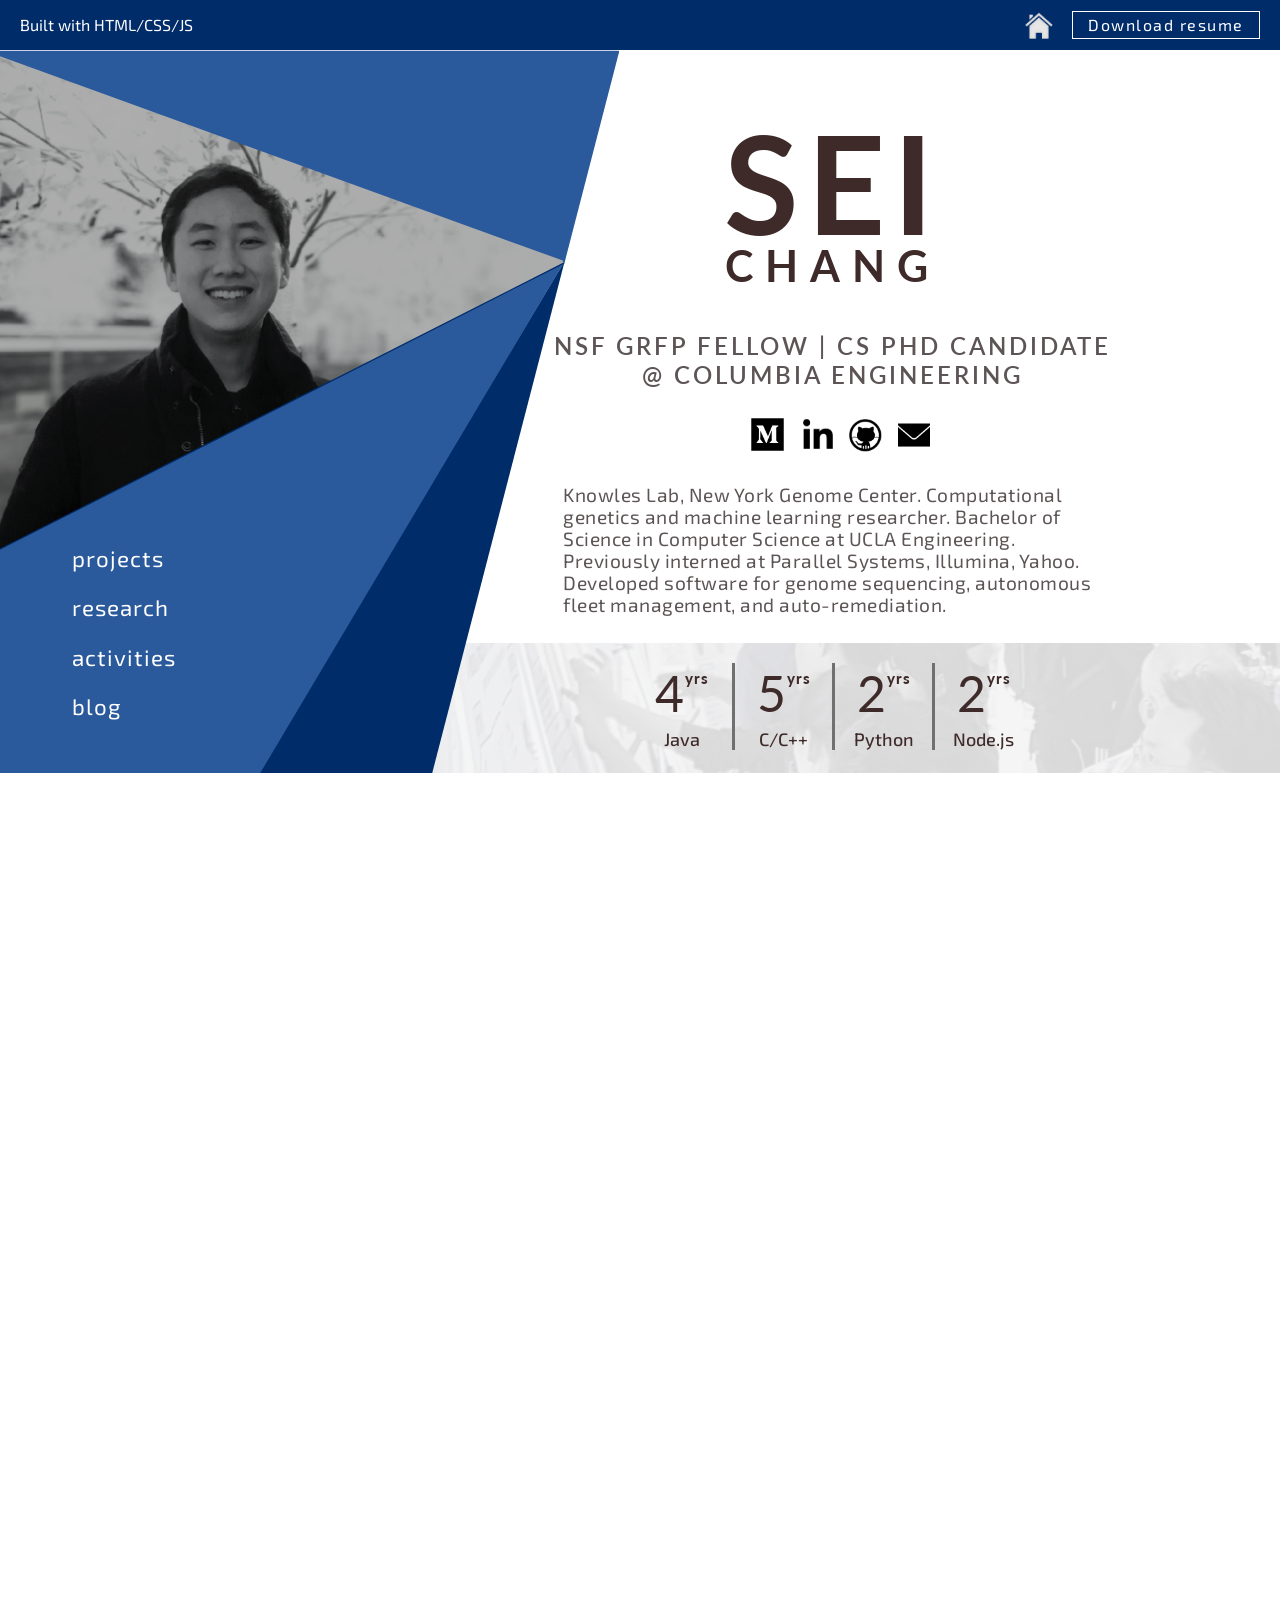
==== index.html @ ec0ef402 "better experience" ====
<!DOCTYPE html>
<html>
<head>
    <!-- REFERENCES 
    https://codepen.io/codeshape/pen/oZmYXG
    https://codepen.io/mayurbirle/pen/eEevBZ/
    -->

    <meta charset = "UTF-8">
    <meta name="viewport" content="width=device-width, initial-scale=1.0">
    <meta http-equiv="X-UA-Compatible" content="ie=edge">
    <title>Sei Chang</title>

    <link rel="stylesheet" href="css/main.css">

    <script src="jquery-3.3.1.min.js"></script>
    <script src="scrolloverflow.min.js"></script>
    <script src="fullpage.js"></script>
    <link rel="stylesheet" href="fullpage.css">
    <link rel="stylesheet" href="css/blog.css">
    <link rel="stylesheet" href="css/projects.css">
    <link rel="stylesheet" href="css/research.css">
    <link rel="stylesheet" href="css/activities.css">
    <link rel="stylesheet" href="https://use.fontawesome.com/releases/v5.8.1/css/all.css">
    <link rel="stylesheet" href="css/newblog.css">
    <link href="https://fonts.googleapis.com/css?family=Lato:400,700,900" rel="stylesheet">

</head>
<body>
    <!-- NAVIGATION -->
    <nav class="header">
        <h5><a href="https://github.com/seichang00/seichang00.github.io" style="text-decoration:none;color:white;" 
            target="_blank" id="git">Built with HTML/CSS/JS</a> 
        </h5>

        <input type="checkbox" id="check">
        <label for="check" class="burger-button">
            <i class="fas fa-bars"></i>
        </label>

        <ul>
            <li><a href="#Home" id="home_button">
                <img src="css/images/home.png" alt="home" style="width:33px;height:33px; margin-top: -7px; left: 0">
            </a></li>
            <li><a href="https://drive.google.com/file/d/18qHcpmASJT7azfduncv-_upNZ4g2RBxj/view" target="_blank">
                <div class="download">
                    Download resume
                </div>
            </a></li>
        </ul>

        <ul class="burger-menu">
            <a href="#Home"         onclick="return clickBox();" style="background-color:#011f4b;">Home</a>
            <a href="#Projects"     onclick="return clickBox();" style="background-color:#03396c;">Projects</a>
            <a href="#Research"     onclick="return clickBox();" style="background-color:#005b96;">Research</a>
            <a href="#Activities"   onclick="return clickBox();" style="background-color:#6497b1;">Activities</a>
            <a href="#Blog-Test"    onclick="return clickBox();" style="background-color:#b3cde0;">Blog</a>
            <label for="check" class="hide-burger">
                <i class="fas fa-times"></i>
            </label>
        </ul>
    </nav>


    <div id = "fullpage">
        <div class="section" id="home" data-anchor="Home" style="overflow: visible">
            <div class="vertical-menu">
                <a href="#Projects">projects</a>
                <a href="#Research">research</a>
                <a href="#Activities">activities</a>
                <a href="#Blog-Test" class="bloglink">blog</a>
            </div>
            
            <img src = "css/images/background.svg" id="left">
            <div class="container">
                <h1 id="nameTop">Sei</h1>
                <h1 id="nameBottom">Chang</h1>
                <!-- <img src="images/officiallogo.png" alt="logo" class="profile"> -->
                <h2>NSF GRFP FELLOW | CS PHD CANDIDATE <br> @ COLUMBIA ENGINEERING</h2>
                <h3></h3>
                <div class="social">
                    <ul>
                        <li><a href="https://medium.com/@seichang00" target="_blank">
                            <img src="css/images/medium.png" alt="medium" style="width:39px;height:39px;margin-top: -4px;">
                        </a></li>
                        
                        <li><a href="https://www.linkedin.com/in/sei-chang-3b4003168/" target="_blank">
                            <img src="css/images/in.svg" alt="linkedin" style="width:30px;height:30px;">
                        </a></li>
                        <li><a href="https://github.com/seichang00" target="_blank">
                            <img src="css/images/github.png" alt="git" style="width:33px;height:33px;">
                        </a></li>
                        <li><a href="mailto:seichang00@gmail.com" target="_blank">
                            <img src="css/images/email.png" alt="email" style="width:32px;height:32px;">
                        </a></li>
                        
                    </ul>
                </div>
                <p>Knowles Lab, New York Genome Center. Computational genetics and machine learning researcher. Bachelor of Science in Computer Science at UCLA Engineering. Previously interned at Parallel Systems, Illumina, Yahoo. Developed software for genome sequencing, autonomous fleet management, and auto-remediation.</p>
                
                
                <div class="numbers">
                    <div class="stats">
                        <div class="stat" style="border-left:0px;">
                            <span class="label">4<sup>yrs</sup></span>
                            <span class="value">Java</span>
                        </div>
                        <div class="stat">
                            <span class="label">5<sup>yrs</sup></span>
                            <span class="value">C/C++</span>
                        </div>
                        <div class="stat">
                            <span class="label">2<sup>yrs</sup></span>
                            <span class="value">Python</span>
                        </div>
                        <div class="stat">
                                <span class="label">2<sup>yrs</sup></span>
                                <span class="value">Node.js</span>
                            </div>
                    </div>
                    
                </div>

                <!-- <a href="#" class="cta">Learn more</a> -->
            </div>
            
        </div>

        <div class="section" id="research" data-anchor="Research">
            <div class="title">RESEARCH</div>

            <div class="scrolling_container">
                <div class="card" id="deep">
                    <div class="paper_title"><h1>A comprehensive benchmarking of WGS-based deletion structural variant callers</h1></div>
                    <!-- <img src="css/images/deep_learning.svg"> -->
                    <div class="hover_content">
                        <p>Bioinformatics research at Mangul Lab USC. In this paper, we investigate the ability of computational methods to detect deletions, thus providing an optimistic estimate of SV detection performance as the SV detection methods that fail to detect deletions are likely to miss more complex SVs. </p>
                        <a href="https://doi.org/10.1093/bib/bbac221" target="n_blank" style="text-decoration:none"><button>VIEW ONLINE</button></a>
                    </div>
                    <div class="image" style="background-image:url(css/images/benchmarking.png);background-size: 50%;height:60%;bottom:5%"></div>
                    <div class="card_shadow"></div>
                </div>
                <div class="card" id="deep">
                    <div class="paper_title"><h1>Benchmarking of computational error-correction methods for NGS data</h1></div>
                    <!-- <img src="css/images/deep_learning.svg"> -->
                    <div class="hover_content">
                        <p>Bioinformatics research at ZarLab UCLA. In this paper, we evaluate the ability of error correction algorithms to fix errors across different types of datasets that contain various levels of heterogeneity and different domains of biology, including immunogenomics and virology. </p>
                        <a href="https://genomebiology.biomedcentral.com/articles/10.1186/s13059-020-01988-3" target="n_blank" style="text-decoration:none"><button>VIEW ONLINE</button></a>
                    </div>
                    <div class="image" style="background-image:url(css/images/error.png);background-size: 40%;height:50%;bottom:10%"></div>
                    <div class="card_shadow"></div>

                </div>
                <div class="card" id="deep">
                    <div class="paper_title"><h1>Deep Learning-Based Image Segmentation of Focal Adhesions in Cell Migration</h1></div>
                    <!-- <img src="css/images/deep_learning.svg"> -->
                    <div class="hover_content">
                        <p>This research is an independent project conducted under the supervision of Professor Lee from Worcester Polytechnic Institute. 
                            The objective of this research was to optimize the original vU-net framework for analyzing focal adhesions. </p>
                        <a href="https://drive.google.com/file/d/1Dn6LbtkFaoV55P5FAVOlBttzE8N6aJlR/view?usp=sharing" target="n_blank" style="text-decoration:none"><button>VIEW PDF</button></a>
                    </div>
                    <div class="image" style="background-image:url(css/images/deeplearning.JPG);background-size: 65%;"></div>
                    <div class="card_shadow"></div>
                    
                </div>
                <div class="card" id="robots">
                    <div class="paper_title"><h1>Socially Assistive Robots: An Emerging Technology for Treating Autism</h1></div>
                    <div class="hover_content">
                        <p>Researched the impact of assistive technologies in our society and how social robots can be key to removing social barriers.
                            Published to Dartmouth Journal of Science 2018 Winter Edition: pp 33-34</p>
                        <a href="https://issuu.com/dartmouth_science/docs/winter_2018_print_journal" target="_blank"><button>VIEW PDF</button> </a>
                    </div>
                    <div class="image" style="background-image:url(css/images/robot.svg)"></div>
                    <div class="card_shadow"></div>
                </div>
                <div class="card" id="dust">
                    <div class="paper_title"><h1>An IoT-based Fine Dust Monitoring System</h1></div>
                    <div class="hover_content">
                        <p>This research aimed to integrate IoT and device technologies to tackle the environmental problem of fine dust levels for the community. Earlier version published to IEEE MDM Conference 2017.</p>
                        <a href="https://drive.google.com/file/d/15TwplP7wZeBWB-yT0NKwonLFUhB1r2G8/view?usp=sharing" target="_blank"> <button>VIEW PDF</button> </a>
                    </div>
                    <div class="image" style="background-image:url(css/images/finedust.JPG); background-size: 67%"></div>
                    <div class="card_shadow"></div>
                </div>
            </div>
        </div>

        <div class="section fp-noscroll" id="projects" style="background-color: #002C6A" data-anchor="Projects">
            <div style="height:100%;width: 100%;">

                <h2>PROJECTS</h2>
                <div class="container2">
                    <input type="radio" id="i1" name="images" checked />
                    <input type="radio" id="i2" name="images" />
                    <input type="radio" id="i3" name="images" />
                    <!-- <input type="radio" id="i4" name="images" /> -->
                    <!-- <input type="radio" id="i5" name="images" />	 -->
                    
                    <div class="slide_img" id="one">			
                            <div class="slide-media">
                                <img src="css/images/smarthome.JPG", style="width: 100%;height: 70%; margin-top: 15%;">
                            </div>
                            <div class="title">
                                IoT Smart Camera System
                            </div>
                            <div class="description">
                                <p>This IoT-based system integrates the Google Smart Home and Amazon Web Service Platform to enable voice control over user camera functionalities, such as streaming video to your Chromecast.</p>
                                <a href="https://drive.google.com/file/d/1uiVXQ9VtyiJccZUhDdof7rdR10immglt/view?usp=sharing" style=" color:#002C6A" target="_blank" > <h3> View Presentation </h3></a>
                            </div>
                                <label class="prev" for="i3"><span>&#x2039;</span></label>
                                <label class="next" for="i2"><span>&#x203a;</span></label>	
                    </div>
                    
                    <div class="slide_img" id="two">
                        <div class="slide-media">
                            <img src="css/images/kistickets.svg", style="width: 100%;height: 100%;">
                        </div>
                        <div class="title">KISTickets Mobile App</div>
                        <div class="description">
                            <p>This ticketing application designed natively for both iOS and Android allows users to reserve tickets at the school theater and notifies users about upcoming school entertainment or events.</p>
                            <a href="https://play.google.com/store/apps/details?id=com.kisapps.kis.kistickets" style=" color:#002C6A" target="_blank" > <h3> View on Google Play </h3></a>
                        </div>
                        <label class="prev" for="i1"><span>&#x2039;</span></label>
                        <label class="next" for="i3"><span>&#x203a;</span></label>
                    </div>
                            
                    <div class="slide_img" id="three">
                        
                        <div class="slide-media">
                            <img src="css/images/iot.JPG", style="width: 90%;height: 90%;">
                            </div>
        
                            <div class="title">Fine Dust Monitor</div>
        
                            <div class="description">
                                <p>The Fine Dust Monitoring System uses AWS IoT to send SNS notifications in case of 
                                    high concentrations of fine dust in the area. The system includes an entire network
                                    of devices providing real time data.
                                </p>
                                <a href="https://drive.google.com/file/d/1PMaW04JB_0tF93wo2Z5qwMNr3ueKcAOj/view?usp=sharing" style=" color:#002C6A" target="_blank" > <h3> View Presentation </h3></a>
                            </div>
                    
                            <label class="prev" for="i2"><span>&#x2039;</span></label>
                            <label class="next" for="i1"><span>&#x203a;</span></label>
                    </div>
                
                    <div id="nav_slide">
                        <label for="i1" class="dots" id="dot1"></label>
                        <label for="i2" class="dots" id="dot2"></label>
                        <label for="i3" class="dots" id="dot3"></label>
                    </div>
                        
                </div>                    

            </div>
        </div>

        <div class="section" id="activities" style="background-color:rgb(233, 243, 255);" data-anchor="Activities">
            <div style="width:100%;height:100%">
                <h2>EXPERIENCE</h2>
                <div class="scroll_container">
                <div class="activity_content">
                    <div class="item">
                        <div class="icon" style="background-image:url(css/images/ucla-health.png); background-size: 160%;"></div>
                        <div class="text">
                            <div class="circle"></div>
                            <h1> UCLA Health</h1>
                            <ul>
                                <li>Computational Medicine Research Intern</li>
                                <li>Bioinformatics research at ZarLab, Mangul Lab, and Pimentel Lab</li>
                                <li><a href="#Research">Co-authored two published research works</a></li>
                            </ul>
                        </div>
                    </div>
                    <div class="item">
                        <div class="icon" style="background-image:url(https://moveparallel.com/wp-content/uploads//2022/01/logo-default-1.svg); background-size: 65%;"></div>
                        <div class="text">
                            <div class="circle"></div>
                            <h1>Parallel Systems</h1>
                            <ul>
                                <li>Developed real-time data processing and multithreaded applications for fleet management in Rust</li>
                                <li>Integrated serverless AWS vehicle telemetry backend to fleet management data processing in Rust, Bash, SQL</li>
                            </ul>
                        </div>
                    </div>
                    <div class="item">
                        <div class="icon" style="background-image:url(https://assets.illumina.com/content/dam/illumina-common/logo/illumina-full_logo-RGB-black.svg)"></div>
                        <div class="text">
                            <div class="circle"></div>
                            <h1>Illumina</h1>
                            <ul>
                                <li>Bioinformatics Intern</li>
                                <li>Implemented data pipeline to map BED regions to flow cell clusters and cycles from real-time analysis (RTA)</li>
                                <li>Performed unsupervised ML (t-SNE) analysis on primary data using SciKit Learn</li>
                            </ul>
                        </div>
                    </div>
                    <div class="item">
                        <div class="icon" style="background-image:url(https://s.yimg.com/rz/p/yahoo_homepage_en-US_s_f_p_bestfit_homepage_2x.png)"></div>
                        <div class="text">
                            <div class="circle"></div>
                            <h1>Yahoo</h1>
                            <ul>
                                <li>Integrated ServiceNow platform to Slack automation</li>
                                <li>Reduced execution time of auto-remediation, with 80 hours saved per 1000 actions</li>
                                <li>Presented advantages of conversation-driven ChatOps model to 60+ engineers</li>
                            </ul>
                        </div>
                    </div>                    
                </div>
                </div>
            </div>
            
        </div>
<!-- 
        <div class="section" id="newblog" data-anchor="Blog">
            <div class = "blog-grid">
                <div class="blog-container">
                    <div class="title">BLOG</div>
                        <div class="item1">
                            <a href="https://youtu.be/gWP7B0Crd-E" target="_blank">
                            <div class="cover">
                                <div class = "text">
                                    <h1>Things Fall Apart</h1>
                                    <h2>Literary Analysis in Video Format</h2>
                                    <h3 style="margin-top: -1.8vh;">This is an in-depth analysis of the novel by Chinua Achebe.                                            Learn more:</h3>
                                </div>
                            </div></a>
                        </div>
                        <div class="item2">
                            <a href="https://drive.google.com/file/d/16K1fOq_X0Lb6f9UEj7xli0ff91AgTkPZ/view" target="_blank">
                            <div class="normalcover" id="two">
                                <h1 style="color:#980000;font-size: 2.2vw;">A Clean, Well Lighted Place</h1>
                                <h2 style="color:#980000;padding-top: 1.7em; font-size:calc(0.8em + 0.7vh)">Comparative Literature Analysis</h2>
                                <h3 style="color:black; font-size:calc(0.5em + 1vh)">The Dread of Approaching the Meaningless End: analyzing Hemingway's exploration of nihilism.
                                </h3>
                            </div></a>            
                        </div>
                        <div class="item3">
                            <a href="http://qatar.thimun.org/wp-content/uploads/2017/05/SC_DPRK_Chang.pdf" target="_blank">
                            <div class="normalcover" id="three">
                                <h1 style="color:white; padding-top: calc(1.1em - 1.2vh);">THIMUN Qatar 2018</h1>
                                <h2 style="color:white; margin-top: 3.2em; font-size: 1.4em">Security Council</h2>
                                <h3 style="color:white; font-size: calc(0.5em + 1vh)">The Question of the DPRK - 
                                    An analysis on the issue of nuclear security and humanitarian rights.</h3>
                            </div></a>
                        </div>
                </div>
                <div class="blog-container2">
                        <div class="item4">
                            <div class="normalcover" id="four">
                                <a href="https://photos.google.com/share/AF1QipNOU8SfpHEY0cdEc_XSgDLCLMmMeo8z-CVslnsciJXo3_B0SZqONjs6e1a6eqXKFg?key=Wm15QnlOUjlkdHI5NG81dkdMYlpNUnUxeFl6ZElB" target="_blank">
                                <h1 style="padding-left:1.2vw;height: 3.5em; font-size: 2.3vw;">Backpacking in Eastern Europe</h1>
                                <h2 style="padding-left:1.2vw;margin-top: 1em;position: relative; font-size: calc(0.7em + 1vh);">June 18 - July 3, 2018</h2></a> 
                            </div>
                        </div>
                        <div class="item5">
                            <a href="https://www.youtube.com/watch?v=TzZnuKRjxwc" target="_blank">
                            <div class="normalcover" id="five">
                                <h1 style="font-size:2.3vw;margin-top:2.6vh;color:#0b5394">MIRAL Welfare Foundation</h1>                                    
                                <h2 style="padding-top:calc(1.4em + 0.5vh);color: black">Wing Ensemble with Pathway</h2>
                            </div></a>
                        </div>
                        <div class="item6">
                            <a href="http://bit.ly/2zHef6P" target="_blank">
                            <div class="normalcover" id="six">
                                <h1 style="color:#980000;font-size: 2.3vw;height: 2.2em;padding-top: 2em">Transdisciplinary Presentation</h1>
                                <h2 style="color:#0b5394;position: relative;margin-top: 1em; font-size: calc(1em + 0.5vh)">The Physics of Music, an intertwining of my passions</h2>
                            </div></a>
                        </div>
                        <div class="item7">
                            <a href="https://drive.google.com/file/d/1KFTuxlG9Bsv5me_JQs-0fR6VL6hu8nSg/view?usp=sharing" target="_blank">
                            <div class="normalcover" id="seven">
                                <h1 style="color:#002C6A">SEOMUN 2017</h1>
                                <h2 style="position:relative;color:#980000;padding-top:1.7em; padding-right: 1vw;">Disarmament Commission</h2>
                                <h3 style="color:black; font-size:calc(0.5em + 1vh);">Preventing the proliferation and development of nuclear weapons in the Middle East</h3>
                            </div></a>
                        </div>
                </div>
            </div>
        </div>
 -->
        <div class="section" id="blogtest" data-anchor = "Blog-Test">
            <div class="newblog-container">
            <main class="main">
                <section class="info1" id="blog-title">
                <h2>Blog</h2>
                    <p id="blog-intro">Updates along the way, some reflections on the experiences that make me who I am today.</p>
                </section>
                
                <section class="pic" id="item1">
                    <a href="https://t.co/4RBodVOkKc?amp=1" target="_blank"><h2>My Bioinformatics Journey</h2></a>
                    <h3>B.I.G Summer Institute 2019</h3>
                    <p>An insight into my exploration of bioinformatics, an emerging field that represents the potential of interdisciplinary research.</p>
                </section>
                <section class="pic" id="item2">
                    <a href="https://photos.google.com/share/AF1QipNOU8SfpHEY0cdEc_XSgDLCLMmMeo8z-CVslnsciJXo3_B0SZqONjs6e1a6eqXKFg?key=Wm15QnlOUjlkdHI5NG81dkdMYlpNUnUxeFl6ZElB" target="_blank">
                        <h2>Backpacking in Eastern Europe</h2>
                    </a>
                    <p>Witnessing the societal and cultural effects of the Cold War on Eastern Europe (while enjoying some escape rooms).</p>
                </section>
                <section class="info1" id="item3">
                        <a href="https://www.youtube.com/watch?v=TzZnuKRjxwc" target="_blank">
                            <h2>Miral Welfare Foundation</h2></a>
                        <h3>First Violinist, Pathway String Quintet</h3>
                        <p>An inspiration for my passion for assistive technologies</p>
                    </section>
                <section class="info1" id="item4">
                    <a href="https://youtu.be/gWP7B0Crd-E" target="_blank">
                    <h2>Things Fall Apart Analysis</h2></a>
                    <h3>Literary Analysis in Video Format</h3>
                    <p>An in-depth analysis of the novel by Chinua Achebe, examining the commentary on post-colonialism and representation of African culture.</p>
                </section>
                <section class="pic" id="item5">
                    <a href="http://qatar.thimun.org/wp-content/uploads/2017/05/SC_DPRK_Chang.pdf" target="_blank"><h2>THIMUN Qatar 2018</h2></a>
                    <h3>The Security Council</h3>
                    <p>Traveling to THIMUN for the first time, as President of the Security Council. Resolving the situation in the DPRK on the issue of humanitarian aid and nuclear weapons.</p>
                </section>
                
                <section class="info1" id="item6">
                    <a href="http://bit.ly/2zHef6P" target="_blank">
                    <h2>Transdisciplinary Presentation</h2></a>
                    <p style="color:#002C6A;">The Physics of Music, the intertwining of my passions</p>
                </section>
                <section class="info1" id="item7">
                    <a href="https://drive.google.com/file/d/16K1fOq_X0Lb6f9UEj7xli0ff91AgTkPZ/view" target="_blank"><h2>A Clean, Well-Lighted Place</h2></a>
                    <h3>Comparative Literary Analysis</h3>
                    <p style="color:black;">The Dread of Approaching the Meaningless End: analyzing Hemingway's exploration of nihilism.</p>
                </section>
                
            </main>
            </div>
        </div>

        <!--
        <div class="section" id="sample">
            <div class="scroll-sample" style="overflow:scroll; height: fit-content; width: 90%;">
                <div class="content" style="background-image: linear-gradient(to right, red , yellow); width:2000px; height: 500px;"></div>
            </div>
        </div> -->
        


    </div>  
<script>
/*
var resizeId;
$(window).resize(function() {
    clearTimeout(resizeId);
    resizeId = setTimeout(location.reload(), 500);
});
*/

var isOverflow = false;
if($(window).width() >= 768){
    isOverflow = true;
    document.getElementById("blog-intro").innerHTML = "";
}else{
    isOverflow = false;
    document.getElementById("blog-intro").innerHTML = "Updates along the way, some reflections on the experiences that make me who I am today.";
}
new fullpage('#fullpage', {
	//options here
    licenseKey: "OPEN-SOURCE-GPLV3-LICENSE",
	autoScrolling: true,
    // scrollHorizontally: true,
    responsiveWidth: 768,
    scrollOverflow: isOverflow,
});

function clickBox(){
    document.getElementById("check").click();
}



// //methods
// fullpage_api.setAllowScrolling(true);
// fullpage_api.setAutoScrolling(true);
// fullpage_api.scrollOverflow(true);

// if($(window).width() < 768){ $('#fullpage').setAutoScrolling(false);}


</script>
</body>
</html>
---- css/main.css ----
/* @import url('https://fonts.googleapis.com/css?family=Roboto:400,900,900i'); */
@import url('https://fonts.googleapis.com/css?family=Exo+2:400,400i,600,600i,700,700i|Lato:700,900');

body, html {
    height: 100%;
    margin: 0;
    color: white;
}

.fp-tableCell{
    overflow: hidden;
}

#wallpaper {
    display: block;
    z-index: -1;
    position: absolute;
    margin: 0;
    width: 100%;
    height: 100%;
}

#left {
    /* position: fixed; */
    position: fixed;
    /* min-width: 40%; */
    width: auto;
    /* margin-left: -2%; */
    left: calc(-32% + 30vw);
    height: 101.4vh;
    z-index: 1;
    overflow: visible;
}

.container {
    text-align: left;
    
    /* padding-top: 10%; */
    padding-left: 30%;
    padding-top:1px;
    height: 100%;
    width: 70%;
    margin: 0;
    background: white;
    color: black;
    font-family: 'Roboto', sans-serif;
}

.container h1{
    font-family: 'Lato', sans-serif;
    /* font-weight: bold; */
    text-transform: uppercase;
    text-align: center;
    margin: 0;
    color: #3F2A2A;
}

.container h2{
    text-align: center;
    margin-top: 40px;    
    font-weight: 600;
    font-family: 'Lato', sans-serif;
    letter-spacing: 3px;
    color: #5D5555;
}

.container h3{
    text-align: center;
    font-weight: 600;
    font-family: 'Lato', sans-serif;
    color: #5D5555;
    font-size: 1.5em;
    letter-spacing: 5px;
    margin-top: 0;
}

.container p{
    width: 60%;
    margin-right: auto;
    margin-left: auto;
    font-family: 'Exo 2', sans-serif;
    letter-spacing: 0.5px;
    font-weight: 400;
    color: #5D5555;
    line-height: 22px;
    font-size: 1.2em;
    margin-top: 15px;
}

.social{
    margin-top:30px;
}
.social ul {
    list-style-type: none;
    float: none;
    height: 50px;
    width: 200px;
    padding-left: 0%;
    margin: auto;
}

.social ul li {
    float: left;
}

.social ul li a {
    float: right;
    display: block;
    padding-left: 1em;
    margin: 0;
    text-decoration: none;
} 

.social ul li a:hover{
    filter: invert(40%);
    transition-duration: 0.3s;
    transition-timing-function: ease-out;
}

.social ul li a img{
    display: block;
    margin-left: auto;
    margin-right: auto;
}

.numbers {
    background-image: url(images/row_home.svg);
    background-repeat: no-repeat;
    background-size: cover;
    padding-left: 80px;
    margin-left: -80px;
    margin-top: 3vh;
    width:100%;
    height: 130px;
}

.stats{
    height: 60px;
    width: 400px;
    padding-top: 20px;
    margin: auto;
}

.stat{
    box-sizing: border-box;
    width: 100px;
    float: left;
    text-align: center;
    color: #3F2A2A;
    border-left: 3px solid #707070;
  }
  .stat .label{
    display: block;
    text-transform: uppercase;
    font-weight: 400;
    font-size: 50px;
    letter-spacing: 1px;
    color: #3F2A2A;
    
    font-family: 'Lato', sans-serif;
  }

  .stat .label sup{
      font-size: 0.3em;
      vertical-align: 28px;
      text-transform: lowercase;
      font-weight: 900;
  }
  
  .stat .value{
    display: block;
    font-weight: 700;
    font-size: 18px;
    margin-top: 5px;
    font-family: 'Exo 2', sans-serif;
    font-weight: 500;
  }

/* NAVIGATION HEADER */

nav.header {
    background: #002C6A;
    height: 50px;
    position: fixed;
    /* position: relative; */
    width: 100%;
    z-index: 3;
}

.header h5{
    position: absolute;
    margin-left: 20px;
    color: white;
    font-weight: normal;
    font-size: 1em;
    line-height: 50px;
    margin-top: 0px;
    font-family: 'Exo 2', sans-serif;
}

.download {
    width:180px;
    height:20px;
    margin-top: -5px;
    padding: 3px 3px 3px 3px;
    text-align: center;
    border: 1px solid white;
    color: white;
    margin-right: -20px;
    font-family: 'Exo 2', sans-serif;
    letter-spacing: 1.5px;
    font-size: 1em
}

.download:hover{
    background-color: #024aaf;
    transition-duration: 0.3s;
    transition-timing-function: ease-out;
}

.homelink {
    position: relative;
    width:220px;
    height:20px;
    margin-top: -5px;
    padding: 1px 3px 3px 3px;
    text-align: center;
    border: 1px solid white;
    color: white;
    margin-right: -20px;
    font-family: 'Exo 2', sans-serif;
    letter-spacing: 1.5px;
    font-size: 1em
}

.burger-menu{
    position: fixed;
    width: 100%;
    height: 100vh;
    background-color: #002C6A;
    left: 0;
    top: 0;
    margin: 0;
    text-align: center;
    padding-left: 0;
    padding: 80px 0;
    line-height: normal;
    left: -100%;
    transition: 0.5s;
}

.burger-menu a{
    display: block;
    /* padding: 20px; */
    padding: calc(8vh - 20px);
    color: white;
    text-decoration: none;
    font-family: 'Exo 2', sans-serif;
    font-size: 1.5em;
    /* font-weight: bold; */
}

.burger-button{
    font-size: 30px;
    margin-left: 15px;
} .burger-button i{
    margin-top: 10px;
}

.hide-burger{
    position: absolute;
    top: 30px;
    left: 30px;
}
.hide-burger i{
    font-size: 30px;
}

.burger-button, .hide-burger{
    cursor: pointer;
}

#check{
    position: absolute;
    visibility: hidden;
    z-index: -1999;
}

nav.header ul {
    list-style-type: none;
    float: right;
    margin-right: 2.5em;
}

nav.header ul li {
    float: left;
}

nav.header ul li a {
    float: right;
    display: block;
    padding-left: 1em;
    margin: 0;
    text-decoration: none;
} 

.vertical-menu {
    width: 110px; /* Set a width if you like */
    z-index: 2;
    position: absolute;
    margin-top: 55vh;
}

.vertical-menu a {
    display: inline;
    margin-left: 2.4em;
    font-size: 1.4em;
    font-family: 'Exo 2', sans-serif;
    color: white; /* Black text color */
    font-weight: normal;
    letter-spacing: 1px;
    display: block; /* Make the links appear below each other */
    padding-left: 18px; /* Add some padding */
    
    padding-bottom: 1em;
    text-decoration: none; /* Remove underline from links */
    position: relative;
    text-transform: lowercase;  
}

.vertical-menu a:after {
    content: "";
    position: absolute;
    z-index: -1;
    left: 18px;
    width: 0;
    bottom: .5em;
    background: white;
    height: 4px;
    transition-property: width;
    transition-duration: 0.3s;
    transition-timing-function: ease-out;
}
.vertical-menu a:hover:after,
.vertical-menu a:focus:after,
.vertical-menu a:active:after {
    width: 140%;
}

.vertical-menu a.bloglink:hover:after,
.vertical-menu a.bloglink:focus:after,
.vertical-menu a.bloglink:active:after {
    width: 70%;
}

.profile {
    display: block;
    width: 120px;
    margin-left: 90%;
    margin-top: 10%;
} 

#nameTop{
    margin-top: -20px;
    font-size: 8.5em;
    letter-spacing: 8px;
    user-select: none;
}

#nameBottom{
    margin-top: -25px;
    letter-spacing: 12px;
    font-size: 2.7em;
    user-select: none;
}




@media (max-width: 1000px) {
    #nameBottom{
        font-size: 40px;
    }
    .container{
        padding: 0;
        text-align: left;
        height: 100%;
        width: 100%;
        margin: 0;
        background: white;
    }

    .vertical-menu{
        visibility: hidden;
    }
    .container h1, .social{
        width: 100vw;
        margin-left: auto;
        margin-right: auto;
    }
    .container h2{
        width: 85vw;
        margin-left: 7.5vw;
        margin-right: 7.5vw;
        font-size: 18px;
        margin-top: 20px;
    }
    .container p{
        max-width: 600px;
        width: 87%;
        margin: auto;
        font-size: 16px;
    }
    #left{
        visibility: hidden;
        width:10px;
        height:10px;
    }
    .numbers{
        padding: 0;
        margin: 25px 0 0 0;
        height: 90px;
    }

    .stat .label{
        font-size: 40px;
    }

    .stat .value{
        font-size: 14px;
    }
    .stats {
        padding-top: 10px;
        width: 100%;
        max-width: 400px;
    }
    .stat{
        width: 25%;
        max-width: 100px;
    }
    .social{
        margin-top: 20px;
    }

    /* NAV PROPERTIES */
    .header #git{
        visibility: hidden;
    }
}

@media (min-width: 0px) {
    #home_button {
        visibility: hidden;
    }

    #check:checked ~.burger-menu{
        left: 0;
    }

    .header h5{
        width: 0;
    }
}

@media (min-width: 700px) {
    #nameTop{
        margin-top: 50px;
    }
}

@media (min-width: 768px){
    nav.header{
        position: relative;
    }

    #home_button {
        visibility: visible;
    }
    
    .burger-button{
        visibility: hidden;
    }

    .header h5{
        width: auto;
    }
}
---- fullpage.css ----
/*!
 * fullPage 3.0.4
 * https://github.com/alvarotrigo/fullPage.js
 *
 * @license GPLv3 for open source use only
 * or Fullpage Commercial License for commercial use
 * http://alvarotrigo.com/fullPage/pricing/
 *
 * Copyright (C) 2018 http://alvarotrigo.com/fullPage - A project by Alvaro Trigo
 * No changes were made to fullpage.js for this project. Website under same license GPL v3
 */
html.fp-enabled,
.fp-enabled body {
    margin: 0;
    padding: 0;
    overflow:hidden;

    /*Avoid flicker on slides transitions for mobile phones #336 */
    -webkit-tap-highlight-color: rgba(0,0,0,0);
}
.fp-section {
    position: relative;
    -webkit-box-sizing: border-box; /* Safari<=5 Android<=3 */
    -moz-box-sizing: border-box; /* <=28 */
    box-sizing: border-box;
}
.fp-slide {
    float: left;
}
.fp-slide, .fp-slidesContainer {
    height: 100%;
    display: block;
}
.fp-slides {
    z-index:1;
    height: 100%;
    overflow: hidden;
    position: relative;
    -webkit-transition: all 0.3s ease-out; /* Safari<=6 Android<=4.3 */
    transition: all 0.3s ease-out;
}
.fp-section.fp-table, .fp-slide.fp-table {
    display: table;
    table-layout:fixed;
    width: 100%;
}
.fp-tableCell {
    display: table-cell;
    vertical-align: middle;
    width: 100%;
    height: 100%;
}
.fp-slidesContainer {
    float: left;
    position: relative;
}
.fp-controlArrow {
    -webkit-user-select: none; /* webkit (safari, chrome) browsers */
    -moz-user-select: none; /* mozilla browsers */
    -khtml-user-select: none; /* webkit (konqueror) browsers */
    -ms-user-select: none; /* IE10+ */
    position: absolute;
    z-index: 4;
    top: 50%;
    cursor: pointer;
    width: 0;
    height: 0;
    border-style: solid;
    margin-top: -38px;
    -webkit-transform: translate3d(0,0,0);
    -ms-transform: translate3d(0,0,0);
    transform: translate3d(0,0,0);
}
.fp-controlArrow.fp-prev {
    left: 15px;
    width: 0;
    border-width: 38.5px 34px 38.5px 0;
    border-color: transparent #fff transparent transparent;
}
.fp-controlArrow.fp-next {
    right: 15px;
    border-width: 38.5px 0 38.5px 34px;
    border-color: transparent transparent transparent #fff;
}
.fp-scrollable {
    overflow: hidden;
    position: relative;
}
.fp-scroller{
    overflow: hidden;
}
.iScrollIndicator{
    border: 0 !important;
}
.fp-notransition {
    -webkit-transition: none !important;
    transition: none !important;
}
#fp-nav {
    position: fixed;
    z-index: 100;
    margin-top: -32px;
    top: 50%;
    opacity: 1;
    -webkit-transform: translate3d(0,0,0);
}
#fp-nav.fp-right {
    right: 17px;
}
#fp-nav.fp-left {
    left: 17px;
}
.fp-slidesNav{
    position: absolute;
    z-index: 4;
    opacity: 1;
    -webkit-transform: translate3d(0,0,0);
    -ms-transform: translate3d(0,0,0);
    transform: translate3d(0,0,0);
    left: 0 !important;
    right: 0;
    margin: 0 auto !important;
}
.fp-slidesNav.fp-bottom {
    bottom: 17px;
}
.fp-slidesNav.fp-top {
    top: 17px;
}
#fp-nav ul,
.fp-slidesNav ul {
  margin: 0;
  padding: 0;
}
#fp-nav ul li,
.fp-slidesNav ul li {
    display: block;
    width: 14px;
    height: 13px;
    margin: 7px;
    position:relative;
}
.fp-slidesNav ul li {
    display: inline-block;
}
#fp-nav ul li a,
.fp-slidesNav ul li a {
    display: block;
    position: relative;
    z-index: 1;
    width: 100%;
    height: 100%;
    cursor: pointer;
    text-decoration: none;
}
#fp-nav ul li a.active span,
.fp-slidesNav ul li a.active span,
#fp-nav ul li:hover a.active span,
.fp-slidesNav ul li:hover a.active span{
    height: 12px;
    width: 12px;
    margin: -6px 0 0 -6px;
    border-radius: 100%;
 }
#fp-nav ul li a span,
.fp-slidesNav ul li a span {
    border-radius: 50%;
    position: absolute;
    z-index: 1;
    height: 4px;
    width: 4px;
    border: 0;
    background: #333;
    left: 50%;
    top: 50%;
    margin: -2px 0 0 -2px;
    -webkit-transition: all 0.1s ease-in-out;
    -moz-transition: all 0.1s ease-in-out;
    -o-transition: all 0.1s ease-in-out;
    transition: all 0.1s ease-in-out;
}
#fp-nav ul li:hover a span,
.fp-slidesNav ul li:hover a span{
    width: 10px;
    height: 10px;
    margin: -5px 0px 0px -5px;
}
#fp-nav ul li .fp-tooltip {
    position: absolute;
    top: -2px;
    color: #fff;
    font-size: 14px;
    font-family: arial, helvetica, sans-serif;
    white-space: nowrap;
    max-width: 220px;
    overflow: hidden;
    display: block;
    opacity: 0;
    width: 0;
    cursor: pointer;
}
#fp-nav ul li:hover .fp-tooltip,
#fp-nav.fp-show-active a.active + .fp-tooltip {
    -webkit-transition: opacity 0.2s ease-in;
    transition: opacity 0.2s ease-in;
    width: auto;
    opacity: 1;
}
#fp-nav ul li .fp-tooltip.fp-right {
    right: 20px;
}
#fp-nav ul li .fp-tooltip.fp-left {
    left: 20px;
}
.fp-auto-height.fp-section,
.fp-auto-height .fp-slide,
.fp-auto-height .fp-tableCell{
    height: auto !important;
}

.fp-responsive .fp-auto-height-responsive.fp-section,
.fp-responsive .fp-auto-height-responsive .fp-slide,
.fp-responsive .fp-auto-height-responsive .fp-tableCell {
    height: auto !important;
}

/*Only display content to screen readers*/
.fp-sr-only{
    position: absolute;
    width: 1px;
    height: 1px;
    padding: 0;
    overflow: hidden;
    clip: rect(0, 0, 0, 0);
    white-space: nowrap;
    border: 0;
}
---- css/blog.css ----
/* #newblog .title{
    grid-area: title;
    background-color: rgb(234, 209, 220);
    writing-mode: tb-rl;
    color: #2A5A9C;
    font-weight: 900;
    font-size: 5vw;
    letter-spacing: 0.2em;
    line-height: 7vw;
    text-indent: 0.7em;
    user-select: none;
    transform: scale(-1,-1);
}
.item1{grid-area: entry1; background-image: url(images/things.png); background-size: 100% 100%}
.item2{grid-area: entry2; background-color: white;}
.item3{grid-area: entry3; background: linear-gradient(rgba(0, 0, 0, 0.4), rgba(0, 0, 0, 0.4)), url(images/qatar.jpg); background-position: center; background-size: 120% 100%; transition: 0.5s}
.item4{grid-area: entry4; background-image: url(images/europe.jpg); background-size: 100% 100%; background-position: center; transition: 0.5s}
.item5{grid-area: entry5; background-color: rgb(164, 194, 244)}
.item6{grid-area: entry6; background-color: rgb(208, 224, 227);}
.item7{grid-area: entry7; background-color: white;}

.item2:hover{border: solid 3px rgb(33, 95, 196);}
.item3:hover{border: solid 3px rgb(33, 95, 196); background-size: calc(130% + 7px) calc(110% + 7px); transition-property: background-size}
.item4:hover{border: solid 3px rgb(33, 95, 196); background-size: calc(110% + 7px) calc(110% + 7px); transition-property: background-size}
.item5:hover{border: solid 3px rgb(33, 95, 196);}
.item6:hover{border: solid 3px rgb(33, 95, 196);}
.item7:hover{border: solid 3px rgb(33, 95, 196);}

.item2:hover #two{margin-left: -3px; margin-top: -3px; width: calc(100% + 6px)}
.item3:hover #three{margin-left: -3px;margin-top: -3px; width: calc(100% + 6px)}
.item4:hover #four{margin-left: -3px;margin-top: -3px; width: calc(100% + 6px)}
.item5:hover #five{margin-left: -3px;margin-top: -3px; width: calc(100% + 6px)}
.item6:hover #six{margin-left: -3px;margin-top: -3px; width: calc(100% + 6px)}
.item7:hover #seven{margin-left: -3px;margin-top: -3px; width: calc(100% + 6px)}

#newblog a{
    text-decoration:none;
}

#newblog{
    background-color: rgb(243, 243, 243);
    font-family: 'Lato', sans-serif;
}

#newblog .text{
    position: relative;
    transition: 0.2s;
    transition-timing-function: ease-in-out;
    top: 66%;
    height: 34%;
    width: 100%;
}

#newblog .cover:hover .text{
    top:38%;
    height: 62%;
}

#newblog h1{
    color: white;
    font-weight: 900;
    user-select: none;
    margin-top: 0;
    padding-top: 5vh;
    padding-left: 2vw;
    padding-right: 2vw;
    font-size: 2.5em;
    height: 5vh;
}

#newblog h2{
    color: white;
    font-weight: 600;
    user-select: none;
    padding-left: 2vw;
    padding-right: 2vw;
    font-size: 2.6vh;
}

#newblog h3{
    color: white;
    font-weight: normal;
    user-select: none;
    padding-left: 2vw;
    padding-right: 2vw;
    font-size: 2vh;
}


#newblog .cover{
    top:0;
    background-color: rgba(0, 0, 0, 0.2);
    height: 100%;
    width: 100%;
    overflow: hidden;
}

#newblog .cover:hover{
    background-color: rgba(0, 0, 0, 0.34);
    transition: 0.3s;
}

#newblog .normalcover{
    top: 0;
    height: 100%;
    width: 100%;
    overflow: hidden;
}

#newblog .blog-container{
    grid-area: grid1;
    display: grid;
    grid-template-areas: 
        'title entry1 entry1'
        'title entry2 entry3';
    grid-gap: 10px;
    grid-template-rows: 20vw 20vw;
    grid-template-columns: 7vw calc(45vw/2) calc(45vw/2);
    width: 45vw;
    height: 40vw;
}

#newblog .blog-container2{
    grid-area: grid2;
    display: grid;
    grid-template-areas: 
        'entry4 entry5 entry5'
        'entry6 entry6 entry7';
    grid-template-rows: 17vw 23vw;
    grid-template-columns: 18vw 3vw 19vw;
    grid-gap: 10px;
    width: 45vw;
    height: 40vw;
}

#newblog .blog-grid{
    float: left;
    margin-top: -4em;
    display: grid;
    margin-left: 2.5vw;
    grid-template-areas: 'grid1 grid2';
    grid-gap: 15px;
    grid-template-columns: 53vw 47vw;
    grid-template-rows: 40vw;
}
 */
---- css/projects.css ----
#i1, #i2, #i3, #i4, #i5{ display: none;}

#projects h2{
	position: relative;
	font-family: 'Lato', sans-serif;
	width: 100%;
	top: 1%;
	text-align: center
}

.container2{
		margin: 0 auto;
		margin-top: 3.5%;
		position: relative;
		width: 80%;
		height: fit-content;
		padding-bottom: 60vh;
	    /* user-select: none; */
		background-color: #002C6A;
		border-radius: 10px; 
	}

	.container2 .slide_img{
		position: absolute;
		width: 100%;
		height: 90%;
    }
    
    .container2 .slide_img .slide-media{
        position: absolute;
        width: 49%;
        height: 100%;
        background-color: white;
        left: 0;
    }

    .container2 .slide_img .title{
        position: relative;
        /* width: 50%; */
        height: 30%;
        margin-top: 0%;
        left: 50%;
        right: 0;
        background-color: #7CAFE9;
        font-family: 'Exo 2',sans-serif;
		font-weight: bold;
		text-align: center;
		line-height: 15vh;
        /* padding: 8em 0em 0em 0em; */
	}
	
	.container2 .slide_img .slide-media h1{
		font-family: 'Exo 2', sans-serif;
		color: black;
		text-align: center;
	}

    .container2 .description{
        color: black;
        font-family: 'Exo 2',sans-serif;
    }

    .container2 .description p{
		padding: 8%;
		padding-bottom: 0;
        line-height: 1.5;
	}

	.container2 .description h3{
		position: relative;
		padding-top: 4%;
		text-align: center;
	}

    .container2 .slide_img .description{
        position: absolute;
        height: 68%;
        right: 0;
        bottom: 0;
        background-color: white;
    }

	.container2 .slide_img img{
		width: inherit;
		height: inherit;
	}

	 .prev, .next{
		width: 12%;
        height: inherit;
		position: absolute;
		top:0; 
		/* background-color: rgba(88, 88, 88,.2); */
		color:rgba(244, 244, 244,.9);
		z-index: 99;
		transition: .45s;
		cursor: pointer;
		text-align: center;
	}

	.next{right:-8%;}
	.prev{left:-8%;}

    .prev span{
        left: 0;
    }
    .next span{
        right: 0;
    }

	label span{
		position: absolute;
		font-size: 100pt;
		top: 50%;
	 	transform: translateY(-50%);
    }
    


	.prev:hover, .next:hover{
		transition: .3s;
        /* background-color: rgba(88, 88, 89,.8); */
		color: #7CAFE9; 
	}

.container2 #nav_slide{
	width: 100%;
	bottom: 12%;
	height: 11px;
	position: absolute;
	text-align: center;
	z-index: 99;
	cursor: default;
}

#nav_slide .dots{
	top: 5em;
	width: 18px;
	height: 18px;
	margin: 0 4px;
	position: relative;
	border-radius: 100%;
	display: inline-block;
	background-color: rgba(0, 0, 0, 0.6);
	transition: .4s;
}

#nav_slide .dots:hover {
	cursor: pointer;
	background-color: rgba(255, 255, 255, 0.9);
	transition: .25s
}

.slide_img{z-index: -1;}

	#i1:checked ~ #one  ,
	#i2:checked ~ #two  ,
	#i3:checked ~ #three,
	#i4:checked ~ #four ,
	#i5:checked ~ #five 
	{z-index: 9; animation: scroll 1s ease-in-out;}

	#i1:checked  ~  #nav_slide #dot1,
	#i2:checked  ~  #nav_slide #dot2,
	#i3:checked  ~  #nav_slide #dot3,
	#i4:checked  ~  #nav_slide #dot4,
	#i5:checked  ~  #nav_slide #dot5
	{ background-color: rgba(255,255,255,.9);}

@keyframes scroll{
	0%{	opacity:.4;}
	100%{opacity:1;}
}		

/* .yt{
	margin: 0 auto;
	margin-top: 50px;
	position: relative;
	width: 150px;
	height:50px;
	border: outset #2c2c2c 4px;
	border-radius: 10px;
	text-align: center;
	font-size: 30pt;
	transition: .5s;
}

.yt a{
	text-decoration: none;
	color: #4c4c4c;
	transition: .5s;
}

.yt:hover{
	background: #4c4c4c;
	transition: .3s;
}

.yt:hover a{
	color: #fff;
	transition: .3s;
}
 */
@media screen and (max-width: 685px){
	.container{
		border: none;
		width: 100%;
		height: 0;
		padding-bottom: 55%; 
	}	
	
	label span { font-size: 50pt; }
	
	.prev, .next{
		width: 15%;
	}	
	#nav_slide .dots{
		width: 12px;
		height: 12px;
	}
}
@media screen  and(min-width: 970px){
	.me{ display: none;}
}

@media screen and (max-width:1000px){
	#projects h2{
		margin-top: 100px;
		font-size: 3em;
		letter-spacing: 0.24em;
	}
	.container2 .slide_img .slide-media{
		/* width: 0; */
		height: 30%;
	}

	.title{
		font-size: 15px;
	}

	.container2 .description{
		font-size: 14px;
	}

	.container2 .slide_img .title{
		/* width: 100%;	 */
		width: 50%;
	}

	.container2 .description{
		width: 100%;
	}
}

@media screen and (min-width:1000px){
	#projects h2{
		font-size: 3.5em;
		letter-spacing: 0.7em;
	}

	.container2 .description{
		width: 50%;
		font-size: 1.2vw;
	}
	.container2 .slide_img .title{
		width: 50%;
	}

	.container2 .slide_img .slide-media{
		/* width: 0; */
		height: 100%;
	}

	.title{
		font-size: 1.6vw;
	}
}
---- css/research.css ----
#research .title{
    position: absolute;
    color: #2A5A9C;
    /* text-shadow: -1px 0 #024aaf, 0 3px #024aaf, 3px 0 #024aaf, 0 -3px #024aaf; */
    /* text-shadow: -3px -3px #024aaf; */
    font-family: 'Lato', sans-serif;
    font-weight: 900;
    bottom: auto;
    z-index: 900;
    user-select: none;
}

.scrolling_container{
    position: relative;
    overflow:scroll;
    overflow-x: auto;
    overflow-y: hidden;
    white-space: nowrap;
    width: 90%;
    height: 80%;
    /* -webkit-overflow-scrolling: touch; */
}

.scrolling_container .card{
    position: relative;
    display: inline-block;
    border: 5px solid #002C6A;
    margin-top: 1%;
    margin-right: 50px;
    height: 87%;
    background: white;
}

.card .card_shadow{
    position: relative;
    height: 100%;
    width: 400px;
    margin-left: 4%;
    top: 4%;
    background: #002C6A;
    z-index: -1;
}

.paper_title{
    position: absolute;
    display: block;
    background: #2A5A9C;
    border-bottom: 5px solid #002C6A;
    height: 30%;
    font-family: 'Exo 2', sans-serif;
    font-size: 1em;
    margin: 0;
}

.paper_title h1{
    padding: 0.5em;
    font-size: 3.4vh;
    margin-top: 0;
    margin-bottom: 0;
    white-space: normal;
    font-weight: normal;
}

.image{
    position: absolute;
    height: 30%;
    width: inherit;
    bottom: 22%;
    
    /* z-index: 1000; */
    /* background-image: url(images/deep_learning.svg) ; */
    background-size: contain;
    background-repeat: no-repeat;
    background-position: center;

    transform: scale(1.4);
    transition: all 0.4s;
}


.hover_content{
    display: block;
    position: absolute;
    height: 69.7%;
    bottom: 0;
    background:rgba(0, 0, 0, 0.7);
    z-index: 99;
    opacity: 0;
    transition: all 0.4s;
    margin-bottom: inherit;
}

.hover_content p{
    position: absolute;
    padding: 1em;
    white-space: normal;
    font-family: 'Exo 2', sans-serif;
    opacity: 1;
    transform: scale(1.2);
    line-height: 1.3em;
    transition: all 0.4s;
}

.hover_content button{
    position: relative;
    text-transform: uppercase;
    text-decoration: none;
    display: block;
    font-family: 'Exo 2', sans-serif;
    padding: 2em, 2em;
    background-color: white;
    border: 4px solid #002C6A;
    color: #002C6A;
    font-size: 1.5em;
    text-align: center;
    margin-left: auto;
    margin-right: auto;
    width: 200px;
    height: 50px;
    transform: scale(1.2);
    font-weight: bold;
    transition: all 0.4s;
    opacity: 1;
}

.hover_content a{
    text-decoration: none;
}


.hover_content:hover ~ .image{
    transform: translate3d(0,0,0) scale(1.1);
}

.hover_content:hover{
    opacity: 1;
}

.hover_content:hover p{
    transform: scale(1);
}

.hover_content:hover button{
    transform: scale(1);
}

.hover_content button:hover{
    transition: 0.2s;
    background: #002C6A;
    color: white;
}


@media screen and (min-width:200px){
    #research .title{
        font-size: 3.4em;
        letter-spacing: 0.1em;
        top: 1%;
        writing-mode: horizontal-tb;
        width: 100%;
        text-align: center;
        margin-top: 60px;
    }

    .scrolling_container{
        left: 5%;
        margin-top: 40%;
    }
    .scrolling_container .card{
        width: 300px;
    }

    .paper_title{
        width: 301px;
    }

    .card .card_shadow{
        width: 310px;
    }

    .hover_content{
        width: 301px;
    }

    .hover_content p{
        font-size: 1em;
    }

    .hover_content button{
        margin-top: 70%;
    }
}

@media screen and (min-width:600px){
    #research .title{
        font-size: 4.3em;
        letter-spacing: 0.2em;
        left:2%;
        top: 8%;
        writing-mode: tb-rl;
        transform: scale(-1,-1);
        width: 1em;
    }

    .scrolling_container{
        margin-left: 100px;
        margin-top: 0;
    }

    .scrolling_container .card{
        width: 400px;
    }
    .paper_title{
        width: 401px;
    }

    .hover_content{
        width: 401px;
    }
    .card .card_shadow{
        width: 400px;
    }
    .hover_content p{
        font-size: 1.2em;
    }

    .hover_content button{
        margin-top: 65%;
    }
}
/* 
.scrolling_container::-webkit-scrollbar{
    display: none;
} */
---- css/activities.css ----
#activities .scroll_container{
    width: 95%;
    height: 500px;
    max-width: 1100px;
    overflow-x: auto;
    overflow: scroll;
    overflow-y: hidden;
    margin-left: auto;
    margin-right: auto;
    margin-top:10vh;
    -webkit-overflow-scrolling: touch;
}

.activity_content{
    display: grid;
    grid-template-columns: 25% 25% 25% 25%;
    font-size: 1em;
    /* width: 1100px; */
    width: 1100px;
    color: black;
    margin-left: auto;
    margin-right: auto;
    font-family: 'Exo 2', sans-serif;
    height: 500px;
    grid-template-columns: 25% 25% 25% 25%;
}

#activities h1{
    text-align: center;
}

#activities ul{
    list-style-position: outside;
}

#activities h2{
    color: #024aaf;
    font-weight: 900;
    font-family: 'Lato', sans-serif;
    margin-bottom: -0.3em;
    width: 100%;
    top: 5%;
    text-align: center;
}


.activity_content .icon{
    width: 200px;
    height: 200px;
    border: 5px solid #024aaf;
    background-color: white;
    border-radius: 50%;
    margin-left: auto;
    margin-right: auto;
    background-image: url(images/deep_learning.svg);
    background-size: 70%;
    background-position-x: 50%;
    background-position-y: 50%;
    background-repeat: no-repeat;
    margin-bottom: 10%;
}

.activity_content .text{
    position: relative;
    height: 48%;
    padding-left: 3%;
    padding-right: 2%;
    padding-bottom: 3%;
    line-height: 1.5em;   
    border-left: 3px solid #024aaf;
    color: black;
}

.activity_content .text .circle{
    position: relative;
    top: 0;
    left: 0;
    margin-top: -1%;
    margin-left: -6.5%;
    border-radius: 50%;
    height: 15px;
    width: 15px;
    background-color: #024aaf;
}

.activity_content .text h1{
    margin-top: -1%;
    color: #024aaf;
    font-size: 1.4em;
    text-transform: uppercase;
}

@media screen and (min-width: 200px){
    #activities h2{
        font-size: 3em;
        letter-spacing: 0.2em;
        margin-top: 120px;
    }

    .activity_content{
        margin-left: 16px;
    }

    #activities .scroll_container{
        overflow-y: hidden;
    }
    
}

@media screen and (min-width: 700px){
    #activities h2{
        font-size: 4em;
        letter-spacing: 0.5em;
        margin-top: 10vh;
    }

    .activity_content{
        margin-left: 0;
    }

}

@media screen and (min-width: 1100px){
    #activities .scroll_container{
        overflow: visible;
    }
    /* .activity_content{
        grid-template-columns: 25% 25% 25% 25%;
    } */
}
---- css/newblog.css ----
@media (min-width: 800px) {
    main {
      display: grid;
      margin-top:-3%;
      /* height:80vh; */
      grid-template-columns: 100px 1fr 1fr 1fr 1fr;
    }
    figure, section{
        margin: 3px;
    }
    #blog-title{
        grid-row: span 2;
        padding: 10px;
        user-select: none;
        font-size: 1.6em;
    }
    #blog-title h2{
        writing-mode: tb-rl;
        transform: scale(-1,-1);
        text-transform: uppercase;
        letter-spacing: 1em;
        margin: auto;
    }
    #item1{
        grid-column: span 2;
    }
    #blogtest h2:hover{
        color: #ff9900;
    } 
     #item1 h2:hover, #item2 h2:hover, #item5 h2:hover, #item4 h2:hover{
        color: #ccc;
    }
    #item3 h2:hover, #item7 h2:hover{
        color: #4578a5;
    }
    #item6 h2:hover{
        color: #ce0000;
    }
    /* .info1:hover, .info2:hover, .pic:hover{
        border: solid 3px rgb(33, 95, 196);
        width: calc(1fr - 6px);
        height: calc(100% - 6px);
    } */
}
@media (max-width: 800px){
    figure, section{
        margin-top: 2px;
        margin-bottom: 2px;
    }
    #blog-title h2{
        letter-spacing: 0.7em;
        text-align: center;
        margin: auto;
        text-transform: uppercase;
    }
}

/* GENERAL STUFF */
  .newblog-container {
    /* max-width: 1600px; */
    width: 100%;
    margin: 0 auto;
    font-family: 'Lato', sans-serif;


  }

  .figure-img {
    display: block;
    width: 100%;
    height: 100%;
    object-fit: cover;
  }
  
  .info1, .info2, .pic {
    padding: 40px;
    background-color: #0b5394;
    color: white;
  }
  
  #h2 {
    font-size: 2em;
    margin-bottom: 1em;
  }
  #blogtest a{
      text-decoration: none;
      color: inherit;
  }

  #blogtest h2{
      font-weight: 900;
      font-size: 2em;
      width: fit-content;
      transition: 0.5s;
  }

  #blogtest h3 {
    font-size: 1.2em;
    margin-bottom: 1em;
  }
  
  p {
    margin-bottom: 1em;
  }
  
  .info-link {
    text-decoration: none;
    color: #ff9900;
  }

  .pic{
      background-size: cover;
  }


  #item1{
    background-image: linear-gradient(rgba(0, 0, 0, 0.5),  rgba(0, 0, 0, 0.3)), url(images/graph.png); 
    color:white;
  }
  #item2{
    background: linear-gradient(rgba(0, 0, 0, 0.2),  rgba(0, 0, 0, 0.2)), url(images/europe.jpg);
    background-size: cover;
    color:white;
  }
  #item3{
    background-color:rgb(164, 194, 244);
    color: black;
  } #item3 h2{
    color:#002C6A;
  }
  #item4{
    background-color:white; 
    color:white;
    background-image: linear-gradient(rgba(0, 0, 0, 0.5),  rgba(0, 0, 0, 0.3)), url(images/things.png);
    background-size: cover;
  } #item4 h2{
      font-size: 1.8em;
  }
  #item5{
    background: linear-gradient(rgba(0, 0, 0, 0.4),  rgba(0, 0, 0, 0.4)), url(images/qatar.jpg);
    background-size: cover; 
    color:white;
  }
  #item6{
    background-color:rgb(208, 224, 227);
    color:#980000;
  }
  #item7{
    background-color:white; color:#002C6A;
  }
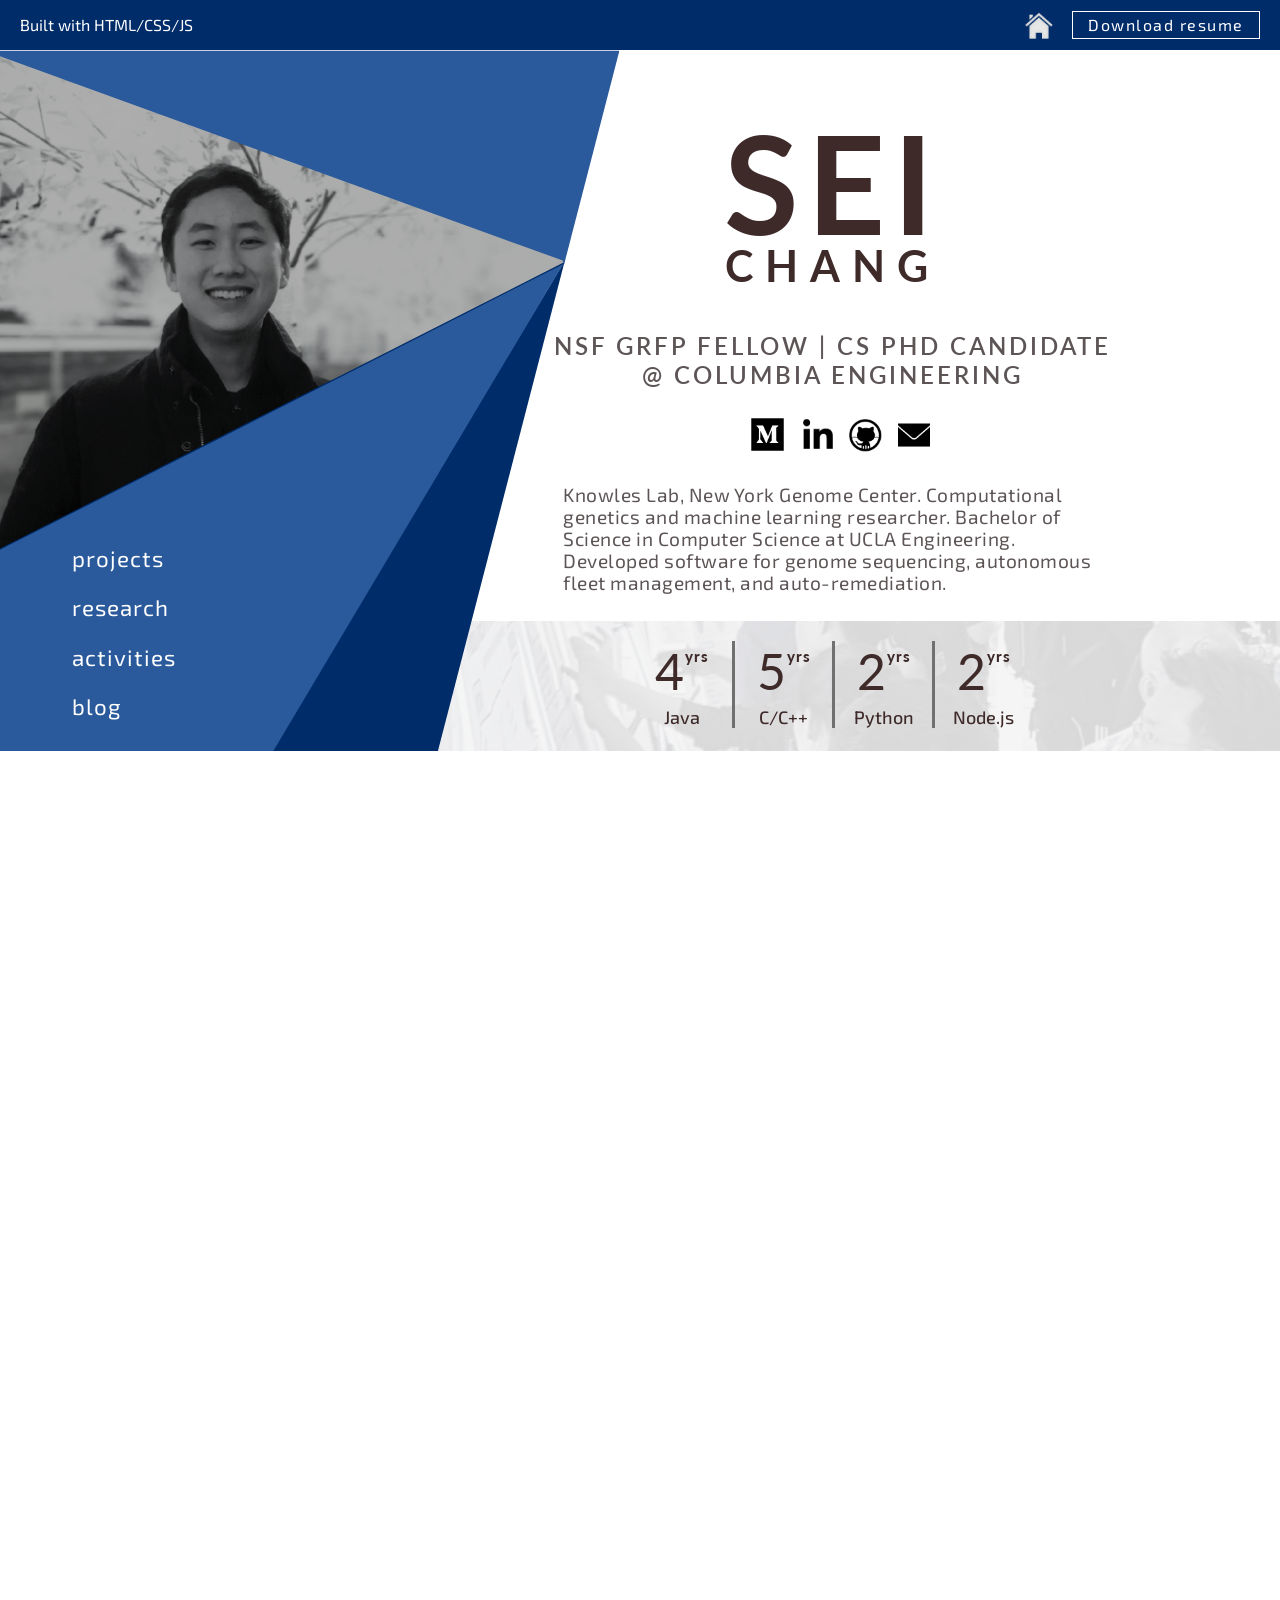
==== commit 42d6e1fb: "update descriptions" ====
--- a/index.html
+++ b/index.html
@@ -96,7 +96,7 @@
                         
                     </ul>
                 </div>
-                <p>Knowles Lab, New York Genome Center. Computational genetics and machine learning researcher. Bachelor of Science in Computer Science at UCLA Engineering. Previously interned at Parallel Systems, Illumina, Yahoo. Developed software for genome sequencing, autonomous fleet management, and auto-remediation.</p>
+                <p>Knowles Lab, New York Genome Center. Computational genetics and machine learning researcher. Bachelor of Science in Computer Science at UCLA Engineering. Developed software for genome sequencing, autonomous fleet management, and auto-remediation.</p>
                 
                 
                 <div class="numbers">
@@ -279,7 +279,7 @@
                             <h1>Parallel Systems</h1>
                             <ul>
                                 <li>Developed real-time data processing and multithreaded applications for fleet management in Rust</li>
-                                <li>Integrated serverless AWS vehicle telemetry backend to fleet management data processing in Rust, Bash, SQL</li>
+                                <li>Integrated serverless AWS vehicle telemetry backend to fleet management</li>
                             </ul>
                         </div>
                     </div>
@@ -290,7 +290,7 @@
                             <h1>Illumina</h1>
                             <ul>
                                 <li>Bioinformatics Intern</li>
-                                <li>Implemented data pipeline to map BED regions to flow cell clusters and cycles from real-time analysis (RTA)</li>
+                                <li>Implemented data pipeline to map BED regions to flow cell clusters and cycles</li>
                                 <li>Performed unsupervised ML (t-SNE) analysis on primary data using SciKit Learn</li>
                             </ul>
                         </div>
@@ -303,7 +303,7 @@
                             <ul>
                                 <li>Integrated ServiceNow platform to Slack automation</li>
                                 <li>Reduced execution time of auto-remediation, with 80 hours saved per 1000 actions</li>
-                                <li>Presented advantages of conversation-driven ChatOps model to 60+ engineers</li>
+                                <li>Presented ChatOps model to 60+ engineers</li>
                             </ul>
                         </div>
                     </div>                    
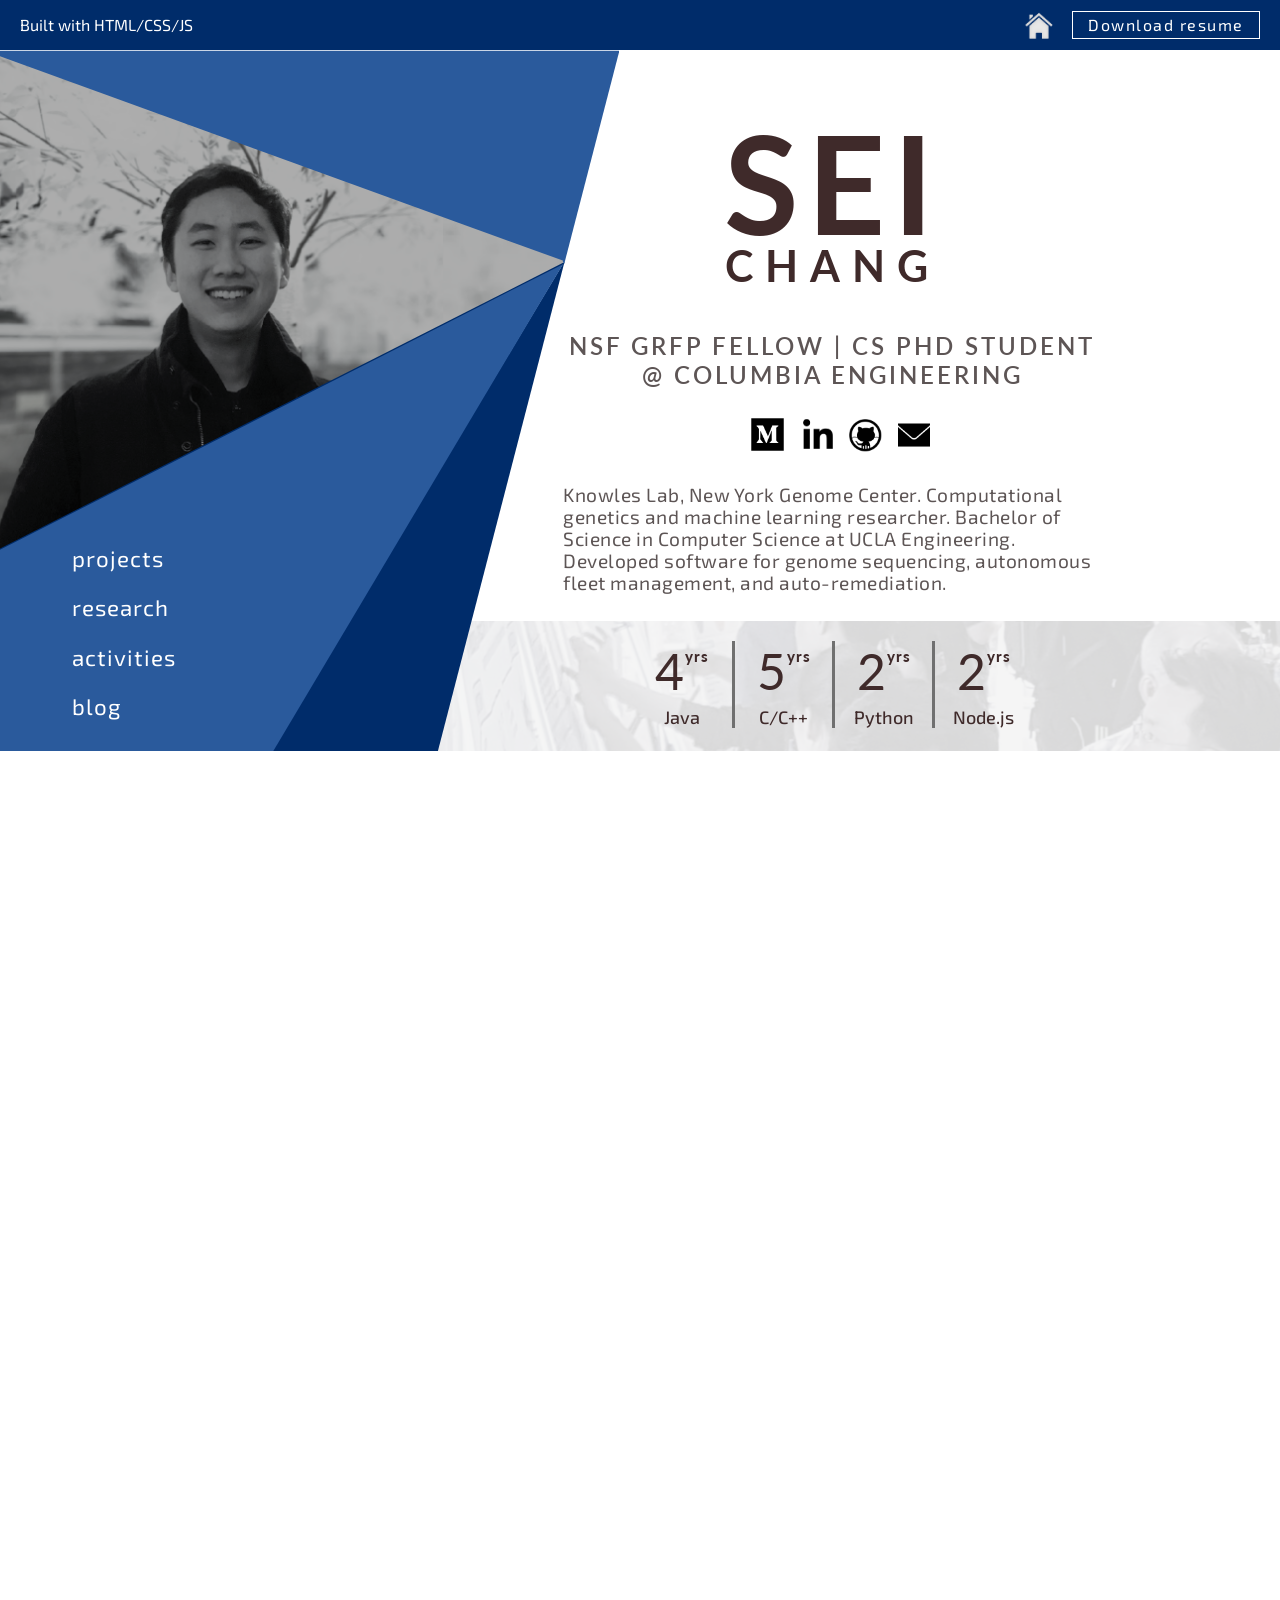
==== commit 61ea1e0d: "Update index.html" ====
--- a/index.html
+++ b/index.html
@@ -76,7 +76,7 @@
                 <h1 id="nameTop">Sei</h1>
                 <h1 id="nameBottom">Chang</h1>
                 <!-- <img src="images/officiallogo.png" alt="logo" class="profile"> -->
-                <h2>NSF GRFP FELLOW | CS PHD CANDIDATE <br> @ COLUMBIA ENGINEERING</h2>
+                <h2>NSF GRFP FELLOW | CS PHD STUDENT <br> @ COLUMBIA ENGINEERING</h2>
                 <h3></h3>
                 <div class="social">
                     <ul>
@@ -312,86 +312,19 @@
             </div>
             
         </div>
-<!-- 
-        <div class="section" id="newblog" data-anchor="Blog">
-            <div class = "blog-grid">
-                <div class="blog-container">
-                    <div class="title">BLOG</div>
-                        <div class="item1">
-                            <a href="https://youtu.be/gWP7B0Crd-E" target="_blank">
-                            <div class="cover">
-                                <div class = "text">
-                                    <h1>Things Fall Apart</h1>
-                                    <h2>Literary Analysis in Video Format</h2>
-                                    <h3 style="margin-top: -1.8vh;">This is an in-depth analysis of the novel by Chinua Achebe.                                            Learn more:</h3>
-                                </div>
-                            </div></a>
-                        </div>
-                        <div class="item2">
-                            <a href="https://drive.google.com/file/d/16K1fOq_X0Lb6f9UEj7xli0ff91AgTkPZ/view" target="_blank">
-                            <div class="normalcover" id="two">
-                                <h1 style="color:#980000;font-size: 2.2vw;">A Clean, Well Lighted Place</h1>
-                                <h2 style="color:#980000;padding-top: 1.7em; font-size:calc(0.8em + 0.7vh)">Comparative Literature Analysis</h2>
-                                <h3 style="color:black; font-size:calc(0.5em + 1vh)">The Dread of Approaching the Meaningless End: analyzing Hemingway's exploration of nihilism.
-                                </h3>
-                            </div></a>            
-                        </div>
-                        <div class="item3">
-                            <a href="http://qatar.thimun.org/wp-content/uploads/2017/05/SC_DPRK_Chang.pdf" target="_blank">
-                            <div class="normalcover" id="three">
-                                <h1 style="color:white; padding-top: calc(1.1em - 1.2vh);">THIMUN Qatar 2018</h1>
-                                <h2 style="color:white; margin-top: 3.2em; font-size: 1.4em">Security Council</h2>
-                                <h3 style="color:white; font-size: calc(0.5em + 1vh)">The Question of the DPRK - 
-                                    An analysis on the issue of nuclear security and humanitarian rights.</h3>
-                            </div></a>
-                        </div>
-                </div>
-                <div class="blog-container2">
-                        <div class="item4">
-                            <div class="normalcover" id="four">
-                                <a href="https://photos.google.com/share/AF1QipNOU8SfpHEY0cdEc_XSgDLCLMmMeo8z-CVslnsciJXo3_B0SZqONjs6e1a6eqXKFg?key=Wm15QnlOUjlkdHI5NG81dkdMYlpNUnUxeFl6ZElB" target="_blank">
-                                <h1 style="padding-left:1.2vw;height: 3.5em; font-size: 2.3vw;">Backpacking in Eastern Europe</h1>
-                                <h2 style="padding-left:1.2vw;margin-top: 1em;position: relative; font-size: calc(0.7em + 1vh);">June 18 - July 3, 2018</h2></a> 
-                            </div>
-                        </div>
-                        <div class="item5">
-                            <a href="https://www.youtube.com/watch?v=TzZnuKRjxwc" target="_blank">
-                            <div class="normalcover" id="five">
-                                <h1 style="font-size:2.3vw;margin-top:2.6vh;color:#0b5394">MIRAL Welfare Foundation</h1>                                    
-                                <h2 style="padding-top:calc(1.4em + 0.5vh);color: black">Wing Ensemble with Pathway</h2>
-                            </div></a>
-                        </div>
-                        <div class="item6">
-                            <a href="http://bit.ly/2zHef6P" target="_blank">
-                            <div class="normalcover" id="six">
-                                <h1 style="color:#980000;font-size: 2.3vw;height: 2.2em;padding-top: 2em">Transdisciplinary Presentation</h1>
-                                <h2 style="color:#0b5394;position: relative;margin-top: 1em; font-size: calc(1em + 0.5vh)">The Physics of Music, an intertwining of my passions</h2>
-                            </div></a>
-                        </div>
-                        <div class="item7">
-                            <a href="https://drive.google.com/file/d/1KFTuxlG9Bsv5me_JQs-0fR6VL6hu8nSg/view?usp=sharing" target="_blank">
-                            <div class="normalcover" id="seven">
-                                <h1 style="color:#002C6A">SEOMUN 2017</h1>
-                                <h2 style="position:relative;color:#980000;padding-top:1.7em; padding-right: 1vw;">Disarmament Commission</h2>
-                                <h3 style="color:black; font-size:calc(0.5em + 1vh);">Preventing the proliferation and development of nuclear weapons in the Middle East</h3>
-                            </div></a>
-                        </div>
-                </div>
-            </div>
-        </div>
- -->
+
         <div class="section" id="blogtest" data-anchor = "Blog-Test">
             <div class="newblog-container">
             <main class="main">
                 <section class="info1" id="blog-title">
                 <h2>Blog</h2>
-                    <p id="blog-intro">Updates along the way, some reflections on the experiences that make me who I am today.</p>
+                    <p id="blog-intro">Updates along the way, some reflections on personal experiencesx`.</p>
                 </section>
                 
                 <section class="pic" id="item1">
-                    <a href="https://t.co/4RBodVOkKc?amp=1" target="_blank"><h2>My Bioinformatics Journey</h2></a>
-                    <h3>B.I.G Summer Institute 2019</h3>
-                    <p>An insight into my exploration of bioinformatics, an emerging field that represents the potential of interdisciplinary research.</p>
+                    <a href="https://medium.com/@seichang00/my-journey-to-pursuing-a-phd-in-computer-science-8061b52ae0f1" target="_blank"><h2>My journey to pursuing a PhD in Computer Science</h2></a>
+                    <h3>NSF GRFP Fellow, Columbia CS PhD Candidate</h3>
+                    <p>An overview of my path to pursuing a Computer Science PhD: harnessing the unprecedented scalability and precision of computational methods to develop quantitative solutions in biomedicine.</p>
                 </section>
                 <section class="pic" id="item2">
                     <a href="https://photos.google.com/share/AF1QipNOU8SfpHEY0cdEc_XSgDLCLMmMeo8z-CVslnsciJXo3_B0SZqONjs6e1a6eqXKFg?key=Wm15QnlOUjlkdHI5NG81dkdMYlpNUnUxeFl6ZElB" target="_blank">
@@ -406,15 +339,15 @@
                         <p>An inspiration for my passion for assistive technologies</p>
                     </section>
                 <section class="info1" id="item4">
+                    <a href="https://t.co/4RBodVOkKc?amp=1" target="_blank"><h2>My Bioinformatics Journey</h2></a>
+                    <h3>B.I.G Summer Institute 2019</h3>
+                    <p>An insight into my exploration of bioinformatics, an emerging field that represents the potential of interdisciplinary research.</p>
+                </section>
+                <section class="pic" id="item5">
                     <a href="https://youtu.be/gWP7B0Crd-E" target="_blank">
-                    <h2>Things Fall Apart Analysis</h2></a>
-                    <h3>Literary Analysis in Video Format</h3>
-                    <p>An in-depth analysis of the novel by Chinua Achebe, examining the commentary on post-colonialism and representation of African culture.</p>
-                </section>
-                <section class="pic" id="item5">
-                    <a href="http://qatar.thimun.org/wp-content/uploads/2017/05/SC_DPRK_Chang.pdf" target="_blank"><h2>THIMUN Qatar 2018</h2></a>
-                    <h3>The Security Council</h3>
-                    <p>Traveling to THIMUN for the first time, as President of the Security Council. Resolving the situation in the DPRK on the issue of humanitarian aid and nuclear weapons.</p>
+                        <h2>Things Fall Apart Analysis</h2></a>
+                        <h3>Literary Video Analysis</h3>
+                        <p>An in-depth analysis of the novel by Chinua Achebe, examining the commentary on post-colonialism and representation of African culture.</p>
                 </section>
                 
                 <section class="info1" id="item6">
--- a/css/newblog.css
+++ b/css/newblog.css
@@ -61,8 +61,6 @@
     width: 100%;
     margin: 0 auto;
     font-family: 'Lato', sans-serif;
-
-
   }
 
   .figure-img {
@@ -114,7 +112,8 @@
 
 
   #item1{
-    background-image: linear-gradient(rgba(0, 0, 0, 0.5),  rgba(0, 0, 0, 0.3)), url(images/graph.png); 
+    background-image: linear-gradient(rgba(0, 0, 0, 0.7),  rgba(0, 0, 0, 0.5)), url(images/grfp.png); 
+    background-position: 0% 40%;
     color:white;
   }
   #item2{
@@ -128,18 +127,20 @@
   } #item3 h2{
     color:#002C6A;
   }
-  #item4{
+  #item5{
     background-color:white; 
     color:white;
     background-image: linear-gradient(rgba(0, 0, 0, 0.5),  rgba(0, 0, 0, 0.3)), url(images/things.png);
     background-size: cover;
-  } #item4 h2{
+  } #item5 h2{
       font-size: 1.8em;
   }
-  #item5{
-    background: linear-gradient(rgba(0, 0, 0, 0.4),  rgba(0, 0, 0, 0.4)), url(images/qatar.jpg);
+  #item4{
+    background: linear-gradient(rgba(0, 0, 0, 0.4),  rgba(0, 0, 0, 0.4)), url(images/graph.png);
     background-size: cover; 
     color:white;
+  } #item4 h2{
+    font-size: 1.8em;
   }
   #item6{
     background-color:rgb(208, 224, 227);
